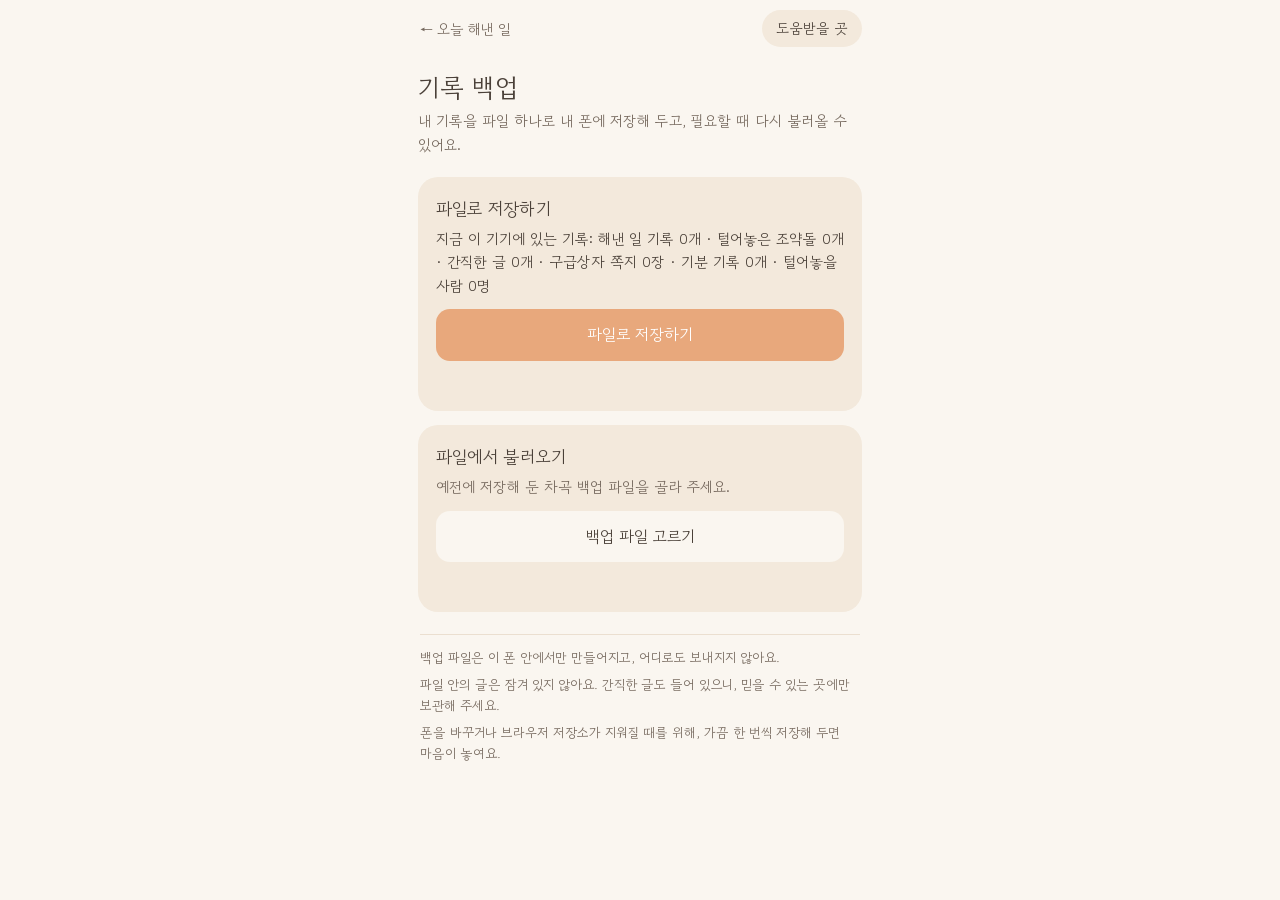
==== backup.html @ b9344a2a "털어놓을 수 있는 사람 목록 - people.html: 이름(별명)만 또는 번호까지, 고치기·빼기(한 번 물어봄) - 털어놓기를 마친 뒤·기분이 낮은 날 "이 사람에게 연락해 볼까" ====
<!doctype html>
<html lang="ko">
<head>
  <meta charset="utf-8" />
  <meta name="viewport" content="width=device-width, initial-scale=1, viewport-fit=cover" />
  <title>기록 백업 · 차곡</title>
  <!-- PWA: 폰 홈 화면에 설치하고, 인터넷이 끊겨도 열리게 -->
  <link rel="manifest" href="manifest.webmanifest" />
  <meta name="theme-color" content="#faf6f0" />
  <link rel="icon" href="icon.svg" type="image/svg+xml" />
  <link rel="apple-touch-icon" href="icons/apple-touch-icon.png" />
  <meta name="apple-mobile-web-app-capable" content="yes" />
  <meta name="mobile-web-app-capable" content="yes" />
  <meta name="apple-mobile-web-app-title" content="차곡" />
  <script>
    if ("serviceWorker" in navigator) {
      addEventListener("load", () => navigator.serviceWorker.register("sw.js").catch(() => {}));
    }
  </script>
  <link rel="stylesheet" href="theme.css" />
  <style>
    /* 색·글꼴은 theme.css에서 모든 화면이 함께 써요 */
    main { max-width: 480px; margin: 0 auto; padding: 14px 18px 60px; }
    .top {
      display: flex; justify-content: space-between; align-items: center; min-height: 36px;
      position: sticky; top: 0; z-index: 5; background: var(--bg);
      margin: -14px -18px 0; padding: 10px 18px 6px;
    }
    .link { color: var(--soft); font-size: 0.9rem; text-decoration: none; padding: 6px 2px; }
    .link:hover, .link:focus-visible { color: var(--text); }

    h1 { font-size: 1.6rem; margin: 14px 0 2px; }
    .sub { color: var(--soft); font-size: 0.92rem; margin: 0 0 20px; }

    .box { background: var(--card); border-radius: 20px; padding: 18px 18px 16px; margin: 0 0 14px; }
    .box h2 { font-size: 1.1rem; margin: 0 0 4px; }
    .box p { margin: 0 0 12px; font-size: 0.92rem; color: var(--soft); }
    .now { color: var(--text) !important; }

    .btn {
      display: block; width: 100%; font: inherit; font-size: 1rem; cursor: pointer; text-align: center;
      border: none; border-radius: 14px; padding: 13px 16px; white-space: nowrap;
      background: var(--accent); color: #fff; text-decoration: none;
    }
    .btn:active { transform: scale(0.98); }
    .btn.soft { background: var(--bg); color: var(--text); }
    .btn.quiet { background: none; color: var(--soft); }
    .row { display: flex; gap: 8px; margin-top: 12px; }
    .row .btn { flex: 1; }
    .row[hidden], [hidden] { display: none !important; }

    /* 파일을 고르는 칸은 숨기고, 버튼으로 열어요 */
    .file { position: absolute; width: 1px; height: 1px; opacity: 0; pointer-events: none; }

    .ask { background: var(--peach); border-radius: 16px; padding: 14px 16px; margin-top: 12px; }
    .ask p { color: var(--text); margin: 0 0 6px; }
    .ask .small { color: var(--accent-deep); font-size: 0.85rem; margin: 0; }
    .ask .first { margin-top: 10px; font-size: 0.85rem; }
    .ask .first button {
      font: inherit; border: none; background: none; color: var(--accent-deep); padding: 4px 0; cursor: pointer;
      text-decoration: underline; text-underline-offset: 3px;
    }

    .whisper { color: var(--accent-deep); font-size: 0.9rem; min-height: 1.5em; margin: 10px 2px 0; }
    .note { color: var(--soft); font-size: 0.82rem; margin: 22px 2px 0; border-top: 1px solid var(--line); padding-top: 12px; }
    .note p { margin: 0 0 6px; }
  </style>
</head>
<body>
  <main>
    <div class="top">
      <a class="link" href="index.html">← 오늘 해낸 일</a>
      <span data-help-slot></span>
    </div>

    <h1>기록 백업</h1>
    <p class="sub">내 기록을 파일 하나로 내 폰에 저장해 두고, 필요할 때 다시 불러올 수 있어요.</p>

    <section class="box">
      <h2>파일로 저장하기</h2>
      <p class="now" id="nowSummary"></p>
      <button class="btn" id="saveBtn" type="button">파일로 저장하기</button>
      <p class="whisper" id="saveMsg" role="status"></p>
    </section>

    <section class="box">
      <h2>파일에서 불러오기</h2>
      <p>예전에 저장해 둔 차곡 백업 파일을 골라 주세요.</p>
      <input class="file" id="fileInput" type="file" tabindex="-1" aria-hidden="true" />
      <button class="btn soft" id="pickBtn" type="button">백업 파일 고르기</button>

      <div class="ask" id="ask" hidden>
        <p id="askFile"></p>
        <p>불러오면 지금 이 기기의 기록이 <strong>이 파일의 내용으로 바뀌어요.</strong> 바꿀까요?</p>
        <p class="small" id="askNow"></p>
        <div class="first"><button id="saveFirst" type="button">지금 기록부터 파일로 저장해 둘래요</button></div>
        <div class="row">
          <button class="btn quiet" id="cancelBtn" type="button">그대로 둘래요</button>
          <button class="btn" id="loadBtn" type="button">불러오기</button>
        </div>
      </div>
      <p class="whisper" id="loadMsg" role="status"></p>
    </section>

    <div class="note">
      <p>백업 파일은 이 폰 안에서만 만들어지고, 어디로도 보내지지 않아요.</p>
      <p>파일 안의 글은 잠겨 있지 않아요. 간직한 글도 들어 있으니, 믿을 수 있는 곳에만 보관해 주세요.</p>
      <p>폰을 바꾸거나 브라우저 저장소가 지워질 때를 위해, 가끔 한 번씩 저장해 두면 마음이 놓여요.</p>
    </div>
  </main>

  <script src="help.js"></script>
  <script>
    // 백업: 이 기기 저장소(localStorage)의 기록을 파일 하나로 만들고, 그 파일로 다시 되돌려요.
    // 파일은 폰 안에서만 만들어지고 읽혀요. 서버로는 아무것도 보내지 않아요.
    const $ = (id) => document.getElementById(id);
    const KEYS = {
      done: "overcome.v1",       // 해낸 일: { items, records }
      vent: "overcome.vent.v1",  // 간직한 글: [{ id, text, at }]
      kit: "chagok.kit.v1",      // 구급상자 쪽지: [{ id, text, at }]
      vented: "chagok.vented.v1", // 털어놓은 조약돌: [{ id, at }] (글 내용 없음)
      mood: "chagok.mood.v1",     // 오늘 기분: [{ id, at, level }]
      people: "chagok.people.v1", // 털어놓을 수 있는 사람: [{ id, name, phone?, at }]
    };

    function readKey(key) {
      try { return JSON.parse(localStorage.getItem(key)); } catch (e) { return null; }
    }
    function current() {
      return { done: readKey(KEYS.done), vent: readKey(KEYS.vent), kit: readKey(KEYS.kit), vented: readKey(KEYS.vented), mood: readKey(KEYS.mood), people: readKey(KEYS.people) };
    }

    // 모양이 맞는지 확인: 이상한 파일이 기록을 망가뜨리지 않게
    const isEntryList = (v) => Array.isArray(v) && v.every((x) => x && typeof x.id === "string" && typeof x.text === "string");
    const isTimeList = (v) => Array.isArray(v) && v.every((x) => x && typeof x.id === "string" && typeof x.at === "string");
    const isDone = (v) => v && Array.isArray(v.items) && Array.isArray(v.records) &&
      v.items.every((x) => x && typeof x.id === "string" && typeof x.name === "string") &&
      v.records.every((x) => x && typeof x.id === "string" && typeof x.at === "string");
    function valid(data) {
      return data && typeof data === "object" &&
        (data.done == null || isDone(data.done)) &&
        (data.vent == null || isEntryList(data.vent)) &&
        (data.kit == null || isEntryList(data.kit)) &&
        (data.vented == null || isTimeList(data.vented)) &&
        (data.mood == null || (isTimeList(data.mood) && data.mood.every((m) => [1, 2, 3, 4].includes(m.level)))) &&
        (data.people == null || (Array.isArray(data.people) && data.people.every((x) =>
          x && typeof x.id === "string" && typeof x.name === "string" && (x.phone == null || typeof x.phone === "string"))));
    }

    function summary(d) {
      const n = (d.done && d.done.records ? d.done.records.length : 0);
      const v = (d.vent ? d.vent.length : 0);
      const k = (d.kit ? d.kit.length : 0);
      const t = (d.vented ? d.vented.length : 0);
      const m = (d.mood ? d.mood.length : 0);
      const pp = (d.people ? d.people.length : 0);
      return { n, v, k, t, m, pp, text: `해낸 일 기록 ${n}개 · 털어놓은 조약돌 ${t}개 · 간직한 글 ${v}개 · 구급상자 쪽지 ${k}장 · 기분 기록 ${m}개 · 털어놓을 사람 ${pp}명` };
    }
    const fmtDate = (iso) => new Date(iso).toLocaleDateString("ko-KR", { year: "numeric", month: "long", day: "numeric" });

    function showNow() {
      $("nowSummary").textContent = "지금 이 기기에 있는 기록: " + summary(current()).text;
    }

    // ── 저장하기 ──
    function makeFile() {
      const now = new Date();
      const backup = { app: "chagok", format: 1, savedAt: now.toISOString(), data: current() };
      const p = (x) => String(x).padStart(2, "0");
      const name = `chagok-backup-${now.getFullYear()}-${p(now.getMonth() + 1)}-${p(now.getDate())}.json`;
      return new File([JSON.stringify(backup, null, 1)], name, { type: "application/json" });
    }

    async function saveBackup(msgEl) {
      const file = makeFile();
      // 아이폰(Safari·홈 화면 앱): 공유 창이 열려요 → "파일에 저장"을 고르면 돼요
      if (navigator.canShare && navigator.canShare({ files: [file] })) {
        try {
          await navigator.share({ files: [file] });
          msgEl.textContent = "저장할 곳을 골랐다면, 백업이 끝났어요.";
        } catch (e) {
          if (e && e.name === "AbortError") msgEl.textContent = "저장하지 않고 닫았어요. 괜찮아요.";
          else downloadFile(file, msgEl);
        }
        return;
      }
      downloadFile(file, msgEl);
    }
    // 공유 창이 없는 브라우저(컴퓨터 등): 바로 내려받아요
    function downloadFile(file, msgEl) {
      const url = URL.createObjectURL(file);
      const a = document.createElement("a");
      a.href = url;
      a.download = file.name;
      document.body.appendChild(a);
      a.click();
      a.remove();
      setTimeout(() => URL.revokeObjectURL(url), 10000);
      msgEl.textContent = `"${file.name}" 파일로 저장했어요.`;
    }
    $("saveBtn").addEventListener("click", () => saveBackup($("saveMsg")));

    // ── 불러오기 ──
    let pending = null;   // 고른 파일의 내용 (아직 쓰지 않음)

    $("pickBtn").addEventListener("click", () => { $("fileInput").value = ""; $("fileInput").click(); });
    $("fileInput").addEventListener("change", async () => {
      const f = $("fileInput").files[0];
      if (!f) return;
      $("loadMsg").textContent = "";
      hideAsk();
      let parsed = null;
      try { parsed = JSON.parse(await f.text()); } catch (e) {}
      if (!parsed || parsed.app !== "chagok" || !valid(parsed.data)) {
        $("loadMsg").textContent = "차곡 백업 파일이 아닌 것 같아요. 다른 파일을 골라 주세요.";
        return;
      }
      pending = parsed;
      const s = summary(parsed.data);
      $("askFile").textContent =
        (parsed.savedAt ? fmtDate(parsed.savedAt) + "에 저장한 파일이에요. " : "") + "파일에 든 기록: " + s.text;
      $("askNow").textContent = "지금 이 기기: " + summary(current()).text;
      $("ask").hidden = false;
      $("pickBtn").hidden = true;
      $("cancelBtn").focus();
    });

    function hideAsk() {
      pending = null;
      $("ask").hidden = true;
      $("pickBtn").hidden = false;
    }
    $("cancelBtn").addEventListener("click", () => {
      hideAsk();
      $("loadMsg").textContent = "지금 기록을 그대로 두었어요.";
    });
    $("saveFirst").addEventListener("click", () => saveBackup($("loadMsg")));

    $("loadBtn").addEventListener("click", () => {
      if (!pending) return;
      const data = pending.data;
      const before = current();   // 혹시 쓰다가 실패하면 되돌리려고
      try {
        for (const [part, key] of Object.entries(KEYS)) {
          if (data[part] == null) localStorage.removeItem(key);
          else localStorage.setItem(key, JSON.stringify(data[part]));
        }
      } catch (e) {
        for (const [part, key] of Object.entries(KEYS)) {
          try {
            if (before[part] == null) localStorage.removeItem(key);
            else localStorage.setItem(key, JSON.stringify(before[part]));
          } catch (e2) {}
        }
        hideAsk();
        $("loadMsg").textContent = "불러오지 못했어요. 지금 기록은 그대로예요.";
        return;
      }
      hideAsk();
      showNow();
      $("loadMsg").textContent = "다시 불러왔어요. 예전의 내가 쌓은 것들이 돌아왔어요.";
    });

    showNow();
  </script>
</body>
</html>
---- theme.css ----
/* 차곡의 공통 디자인: 모든 화면이 이 파일 하나를 함께 써요.
   색이나 글꼴을 바꾸고 싶으면 여기만 고치면 모든 화면이 같이 바뀌어요. */

/* 고운돋움 (SIL Open Font License, fonts/OFL.txt)
   한글 11,172자·영문·숫자·문장부호만 남겨 가볍게 줄인 파일이에요. 기기에 보관돼서 인터넷 없이도 보여요. */
@font-face {
  font-family: "Gowun Dodum";
  src: url("fonts/GowunDodum-Regular.woff2") format("woff2");
  font-weight: 400;
  font-style: normal;
  font-display: swap;
}

:root {
  /* 바탕 */
  --bg: #faf6f0;          /* 크림 */
  --card: #f3e9dc;        /* 크림보다 살짝 진한 바탕: 버튼·입력칸·카드 */
  --card-press: #ecdecc;  /* 누르고 있을 때 */
  --line: #ebdfd0;        /* 아주 옅은 구분선 */

  /* 글자 */
  --text: #4a4038;
  --soft: #75685d;        /* 보조 글자: 크림 위에서도 잘 읽히는 진하기 */
  --faint: #b2a497;       /* 아주 조용한 힌트 */

  /* 살구·복숭아 (조약돌 색) */
  --accent: #e8a87c;
  --accent-deep: #b4693e; /* 살구 바탕 위 글자 */
  --accent-soft: #fbe8da;
  --peach: #f6d8c2;       /* 해낸 항목 바탕 */
  --pebble-1: #e09a6b;
  --pebble-2: #e8a87c;
  --pebble-3: #eeb48c;
  --pebble-4: #f2c4a0;

  --radius: 16px;
  --font: "Gowun Dodum", -apple-system, BlinkMacSystemFont, "Apple SD Gothic Neo", "Noto Sans KR", sans-serif;
}

* { box-sizing: border-box; }

body {
  margin: 0;
  background: var(--bg);
  color: var(--text);
  font-family: var(--font);
  line-height: 1.6;
  -webkit-tap-highlight-color: transparent;
  -webkit-font-smoothing: antialiased;
  /* 한국어가 낱말 중간에서 끊기지 않게 (아주 긴 낱말만 필요할 때 끊어요) */
  word-break: keep-all;
  overflow-wrap: break-word;
}
button, input, textarea, select { font-family: inherit; }

/* 고운돋움은 굵은 글꼴이 따로 없어요. 억지로 굵게 만들지 않고, 크기로 제목을 구분해요. */
h1, h2, h3, strong, b { font-weight: 400; }
h1 { letter-spacing: -0.01em; }
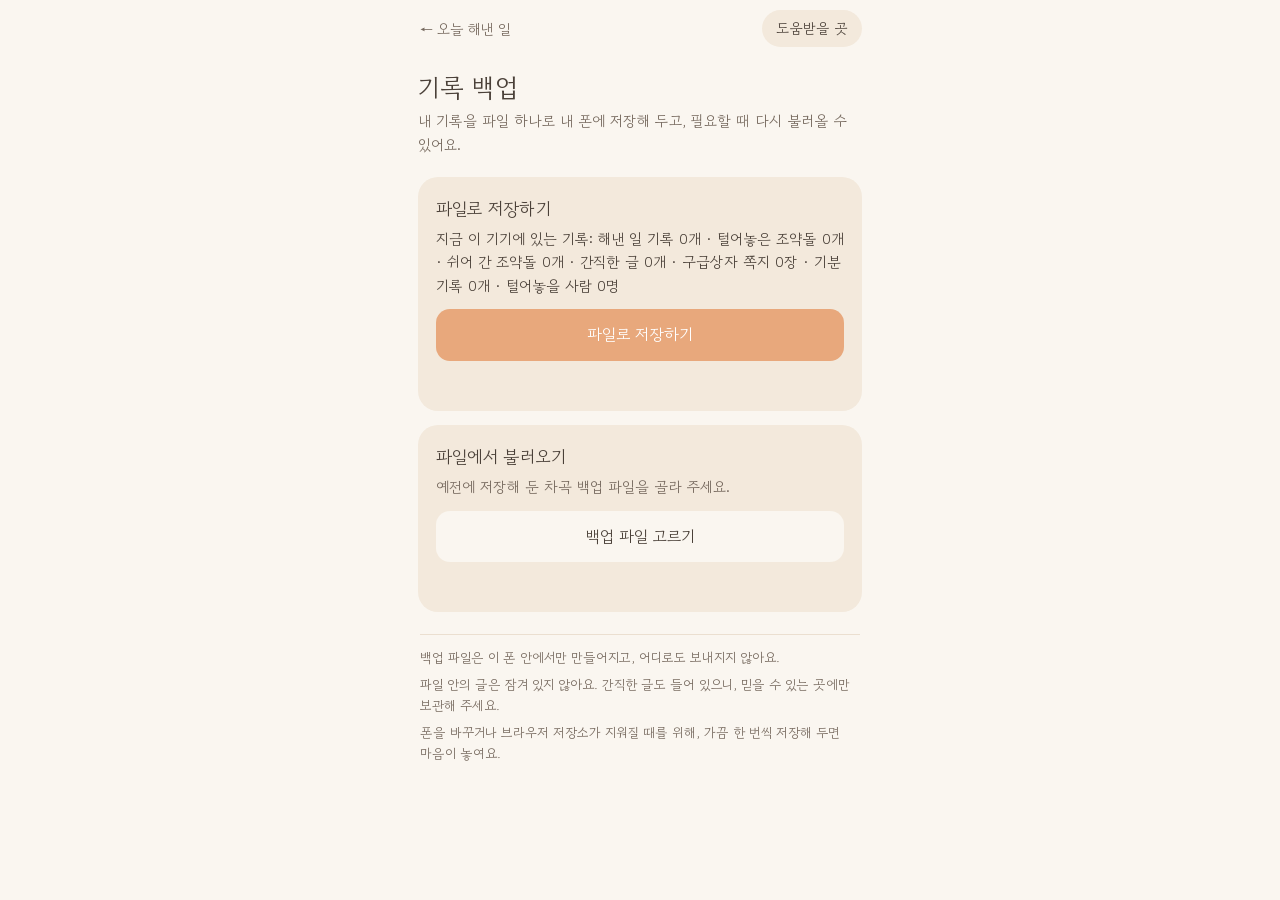
==== commit 342bf57e: "흐려요와 비가 와요를 다르게 - 흐려요: 구급상자 쪽지 → 조금만 움직이면 되는 일 하나 → 털어놓기(가볍게) - 비가 와요: 쉬어도 된다는 말과 "오늘은 쉬어 가기로 했어요" 버" ====
--- a/backup.html
+++ b/backup.html
@@ -17,6 +17,8 @@
       addEventListener("load", () => navigator.serviceWorker.register("sw.js").catch(() => {}));
     }
   </script>
+  <!-- 글꼴을 미리 불러와서, 기본 글씨체가 잠깐 보였다 바뀌는 깜빡임을 막아요 -->
+  <link rel="preload" href="fonts/GowunDodum-Regular.woff2" as="font" type="font/woff2" crossorigin />
   <link rel="stylesheet" href="theme.css" />
   <style>
     /* 색·글꼴은 theme.css에서 모든 화면이 함께 써요 */
@@ -121,13 +123,14 @@
       vented: "chagok.vented.v1", // 털어놓은 조약돌: [{ id, at }] (글 내용 없음)
       mood: "chagok.mood.v1",     // 오늘 기분: [{ id, at, level }]
       people: "chagok.people.v1", // 털어놓을 수 있는 사람: [{ id, name, phone?, at }]
+      rest: "chagok.rest.v1",     // 쉬어 가기로 한 날: [{ id, at }] (내용 없음)
     };
 
     function readKey(key) {
       try { return JSON.parse(localStorage.getItem(key)); } catch (e) { return null; }
     }
     function current() {
-      return { done: readKey(KEYS.done), vent: readKey(KEYS.vent), kit: readKey(KEYS.kit), vented: readKey(KEYS.vented), mood: readKey(KEYS.mood), people: readKey(KEYS.people) };
+      return { done: readKey(KEYS.done), vent: readKey(KEYS.vent), kit: readKey(KEYS.kit), vented: readKey(KEYS.vented), mood: readKey(KEYS.mood), people: readKey(KEYS.people), rest: readKey(KEYS.rest) };
     }
 
     // 모양이 맞는지 확인: 이상한 파일이 기록을 망가뜨리지 않게
@@ -143,6 +146,7 @@
         (data.kit == null || isEntryList(data.kit)) &&
         (data.vented == null || isTimeList(data.vented)) &&
         (data.mood == null || (isTimeList(data.mood) && data.mood.every((m) => [1, 2, 3, 4].includes(m.level)))) &&
+        (data.rest == null || isTimeList(data.rest)) &&
         (data.people == null || (Array.isArray(data.people) && data.people.every((x) =>
           x && typeof x.id === "string" && typeof x.name === "string" && (x.phone == null || typeof x.phone === "string"))));
     }
@@ -154,7 +158,8 @@
       const t = (d.vented ? d.vented.length : 0);
       const m = (d.mood ? d.mood.length : 0);
       const pp = (d.people ? d.people.length : 0);
-      return { n, v, k, t, m, pp, text: `해낸 일 기록 ${n}개 · 털어놓은 조약돌 ${t}개 · 간직한 글 ${v}개 · 구급상자 쪽지 ${k}장 · 기분 기록 ${m}개 · 털어놓을 사람 ${pp}명` };
+      const r = (d.rest ? d.rest.length : 0);
+      return { n, v, k, t, m, pp, r, text: `해낸 일 기록 ${n}개 · 털어놓은 조약돌 ${t}개 · 쉬어 간 조약돌 ${r}개 · 간직한 글 ${v}개 · 구급상자 쪽지 ${k}장 · 기분 기록 ${m}개 · 털어놓을 사람 ${pp}명` };
     }
     const fmtDate = (iso) => new Date(iso).toLocaleDateString("ko-KR", { year: "numeric", month: "long", day: "numeric" });
 
--- a/theme.css
+++ b/theme.css
@@ -8,7 +8,9 @@
   src: url("fonts/GowunDodum-Regular.woff2") format("woff2");
   font-weight: 400;
   font-style: normal;
-  font-display: swap;
+  /* block: 글꼴이 준비될 때까지 아주 잠깐 기다렸다가 보여 줘요. 기본 글씨체로 먼저 그렸다 바꾸지 않아요.
+     (글꼴은 기기에 보관돼 있어서 기다림은 거의 느껴지지 않아요) */
+  font-display: block;
 }
 
 :root {
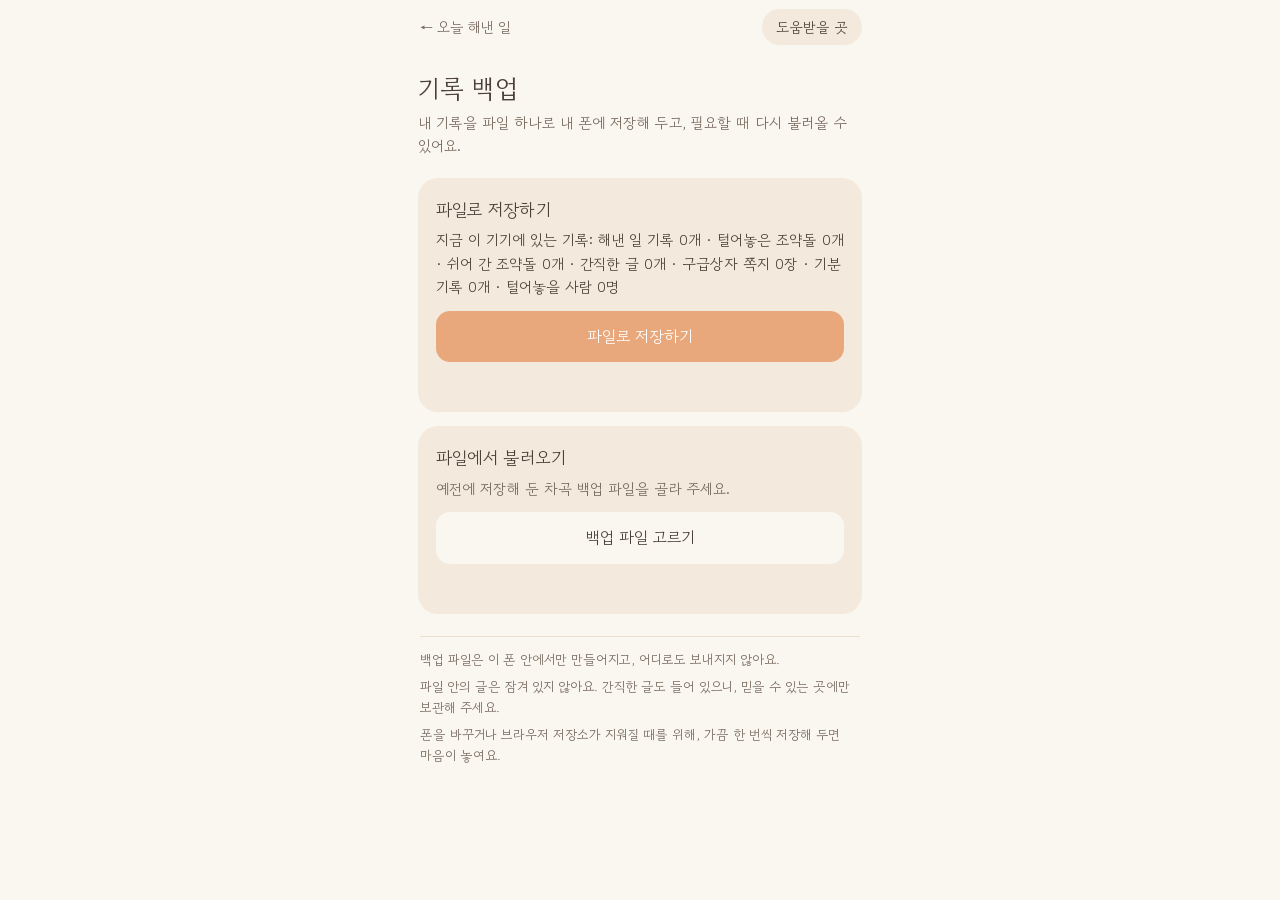
==== commit 0dbcd2ac: "위쪽 줄을 sticky 대신 fixed로 - theme.css .fixed-bar: 화면 위 고정, 상태 표시줄(safe-area) 아래, 내용과 같은 선에 맞춤 - 모든 화면(홈" ====
--- a/backup.html
+++ b/backup.html
@@ -22,11 +22,10 @@
   <link rel="stylesheet" href="theme.css" />
   <style>
     /* 색·글꼴은 theme.css에서 모든 화면이 함께 써요 */
-    main { max-width: 480px; margin: 0 auto; padding: 14px 18px 60px; }
+    main { max-width: 480px; margin: 0 auto; padding: calc(var(--bar-h) + env(safe-area-inset-top)) 18px 60px; }
     .top {
       display: flex; justify-content: space-between; align-items: center; min-height: 36px;
-      position: sticky; top: 0; z-index: 5; background: var(--bg);
-      margin: -14px -18px 0; padding: 10px 18px 6px;
+      /* 화면 위에 고정 (theme.css의 .fixed-bar) */
     }
     .link { color: var(--soft); font-size: 0.9rem; text-decoration: none; padding: 6px 2px; }
     .link:hover, .link:focus-visible { color: var(--text); }
@@ -70,8 +69,8 @@
 </head>
 <body>
   <main>
-    <div class="top">
-      <a class="link" href="index.html">← 오늘 해낸 일</a>
+    <div class="top fixed-bar">
+      <a class="link" href="index.html" data-back>← 오늘 해낸 일</a>
       <span data-help-slot></span>
     </div>
 
@@ -112,6 +111,7 @@
   </main>
 
   <script src="help.js"></script>
+  <script src="nav.js"></script>
   <script>
     // 백업: 이 기기 저장소(localStorage)의 기록을 파일 하나로 만들고, 그 파일로 다시 되돌려요.
     // 파일은 폰 안에서만 만들어지고 읽혀요. 서버로는 아무것도 보내지 않아요.
--- a/theme.css
+++ b/theme.css
@@ -41,6 +41,22 @@
 
 * { box-sizing: border-box; }
 
+/* 화면 위쪽에 붙어 있는 줄(← 돌아가기 · 도움받을 곳)
+   position: fixed로 화면 위에 고정해요. (sticky는 아이폰에서 뒤로 돌아올 때 잠깐 사라지는 일이 있어서)
+   --bar-h: 줄의 높이, --page-w: 화면 내용의 최대 너비 (줄 안의 글자를 내용과 같은 선에 맞추려고) */
+:root { --bar-h: 54px; --page-w: 480px; }
+.fixed-bar {
+  position: fixed; top: 0; left: 0; right: 0; z-index: 20;
+  background: var(--bg);
+  height: calc(var(--bar-h) + env(safe-area-inset-top));
+  padding-top: env(safe-area-inset-top);   /* 아이폰 상태 표시줄 밑으로 들어가지 않게 */
+  padding-left: max(18px, calc(50% - var(--page-w) / 2 + 18px), env(safe-area-inset-left));
+  padding-right: max(18px, calc(50% - var(--page-w) / 2 + 18px), env(safe-area-inset-right));
+  transform: translateZ(0);                /* 따로 그려 두어서, 다시 그릴 때 빠지지 않게 */
+}
+/* 고정된 줄만큼 내용 위쪽에 여백 (입력칸으로 스크롤될 때도 줄 밑에 가려지지 않게) */
+html { scroll-padding-top: calc(var(--bar-h) + env(safe-area-inset-top) + 8px); }
+
 body {
   margin: 0;
   background: var(--bg);
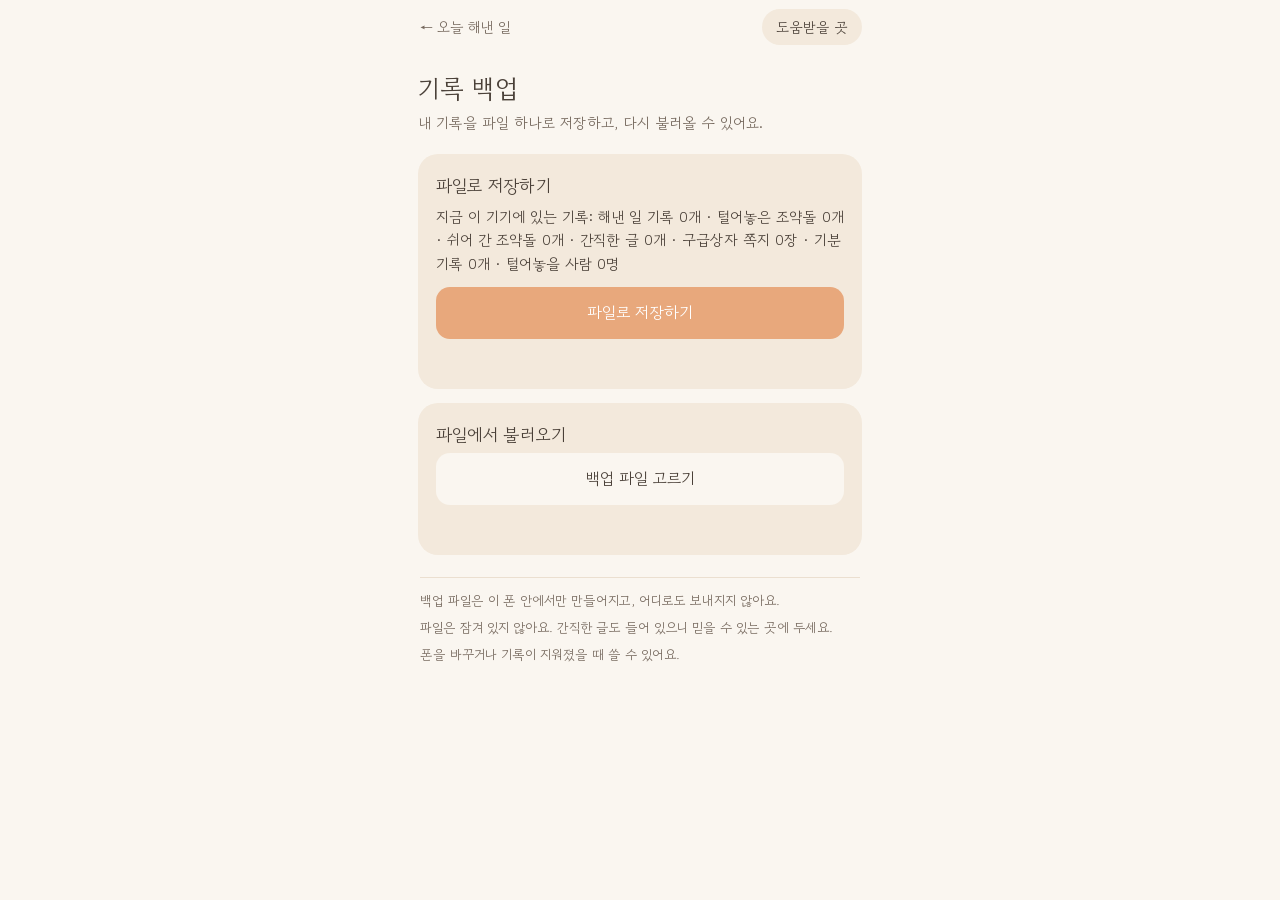
==== commit 9645b085: "안내 문장을 짧게: 없어도 되는 말은 빼고 3초 안에 읽히게 Co-Authored-By: Claude Opus 5.5 <noreply@anthropic.com>" ====
--- a/backup.html
+++ b/backup.html
@@ -75,7 +75,7 @@
     </div>
 
     <h1>기록 백업</h1>
-    <p class="sub">내 기록을 파일 하나로 내 폰에 저장해 두고, 필요할 때 다시 불러올 수 있어요.</p>
+    <p class="sub">내 기록을 파일 하나로 저장하고, 다시 불러올 수 있어요.</p>
 
     <section class="box">
       <h2>파일로 저장하기</h2>
@@ -86,7 +86,6 @@
 
     <section class="box">
       <h2>파일에서 불러오기</h2>
-      <p>예전에 저장해 둔 차곡 백업 파일을 골라 주세요.</p>
       <input class="file" id="fileInput" type="file" tabindex="-1" aria-hidden="true" />
       <button class="btn soft" id="pickBtn" type="button">백업 파일 고르기</button>
 
@@ -105,8 +104,8 @@
 
     <div class="note">
       <p>백업 파일은 이 폰 안에서만 만들어지고, 어디로도 보내지지 않아요.</p>
-      <p>파일 안의 글은 잠겨 있지 않아요. 간직한 글도 들어 있으니, 믿을 수 있는 곳에만 보관해 주세요.</p>
-      <p>폰을 바꾸거나 브라우저 저장소가 지워질 때를 위해, 가끔 한 번씩 저장해 두면 마음이 놓여요.</p>
+      <p>파일은 잠겨 있지 않아요. 간직한 글도 들어 있으니 믿을 수 있는 곳에 두세요.</p>
+      <p>폰을 바꾸거나 기록이 지워졌을 때 쓸 수 있어요.</p>
     </div>
   </main>
 
@@ -184,7 +183,7 @@
           await navigator.share({ files: [file] });
           msgEl.textContent = "저장할 곳을 골랐다면, 백업이 끝났어요.";
         } catch (e) {
-          if (e && e.name === "AbortError") msgEl.textContent = "저장하지 않고 닫았어요. 괜찮아요.";
+          if (e && e.name === "AbortError") msgEl.textContent = "저장하지 않고 닫았어요.";
           else downloadFile(file, msgEl);
         }
         return;
@@ -217,7 +216,7 @@
       let parsed = null;
       try { parsed = JSON.parse(await f.text()); } catch (e) {}
       if (!parsed || parsed.app !== "chagok" || !valid(parsed.data)) {
-        $("loadMsg").textContent = "차곡 백업 파일이 아닌 것 같아요. 다른 파일을 골라 주세요.";
+        $("loadMsg").textContent = "차곡 백업 파일이 아닌 것 같아요.";
         return;
       }
       pending = parsed;
@@ -263,7 +262,7 @@
       }
       hideAsk();
       showNow();
-      $("loadMsg").textContent = "다시 불러왔어요. 예전의 내가 쌓은 것들이 돌아왔어요.";
+      $("loadMsg").textContent = "불러왔어요. 쌓아 둔 기록이 돌아왔어요.";
     });
 
     showNow();
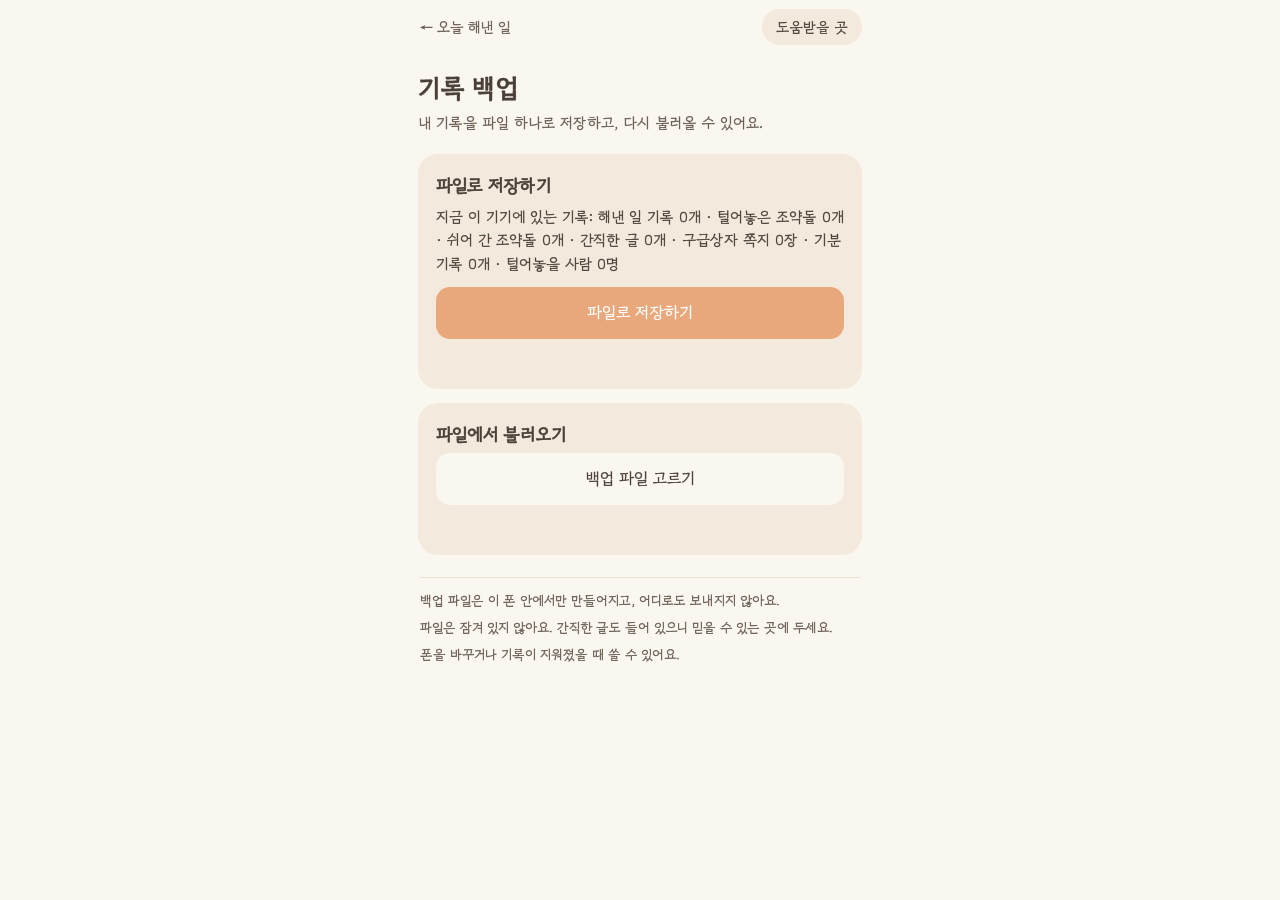
==== commit 96fa83ab: "글씨를 또렷하게: 획 살짝 두껍게, 제목·항목 굵게, 대비 높이고 테두리 두께는 한 곳에서 Co-Authored-By: Claude Opus 5.5 <noreply@anthropi" ====
--- a/backup.html
+++ b/backup.html
@@ -63,7 +63,7 @@
     }
 
     .whisper { color: var(--accent-deep); font-size: 0.9rem; min-height: 1.5em; margin: 10px 2px 0; }
-    .note { color: var(--soft); font-size: 0.82rem; margin: 22px 2px 0; border-top: 1px solid var(--line); padding-top: 12px; }
+    .note { color: var(--soft); font-size: 0.82rem; margin: 22px 2px 0; border-top: var(--border) solid var(--line); padding-top: 12px; }
     .note p { margin: 0 0 6px; }
   </style>
 </head>
--- a/theme.css
+++ b/theme.css
@@ -22,12 +22,12 @@
 
   /* 글자 */
   --text: #4a4038;
-  --soft: #75685d;        /* 보조 글자: 크림 위에서도 잘 읽히는 진하기 */
-  --faint: #b2a497;       /* 아주 조용한 힌트 */
+  --soft: #685b50;        /* 보조 글자: 어느 바탕 위에서도 대비 4.5:1 이상 (가장 낮은 복숭아 바탕에서 4.85) */
+  --faint: #8f8174;       /* 입력칸 안내 같은 조용한 힌트: 크림·카드 바탕에서 대비 3:1 이상 */
 
   /* 살구·복숭아 (조약돌 색) */
   --accent: #e8a87c;
-  --accent-deep: #b4693e; /* 살구 바탕 위 글자 */
+  --accent-deep: #8f4c26; /* "내가 해냈다" 같은 살구색 글자: 어느 바탕 위에서도 대비 4.5:1 이상 */
   --accent-soft: #fbe8da;
   --peach: #f6d8c2;       /* 해낸 항목 바탕 */
   --pebble-1: #e09a6b;
@@ -36,6 +36,12 @@
   --pebble-4: #f2c4a0;
 
   --radius: 16px;
+
+  /* 테두리 두께: 이 숫자 하나만 바꾸면 모든 화면의 선이 함께 바뀌어요.
+     구분선은 이 두께 그대로, 입력칸은 1.5배, 초점 표시·돌아보기 바닥선은 2배예요. */
+  --border: 1px;
+  --border-field: calc(var(--border) * 1.5);
+  --border-strong: calc(var(--border) * 2);
   --font: "Gowun Dodum", -apple-system, BlinkMacSystemFont, "Apple SD Gothic Neo", "Noto Sans KR", sans-serif;
 }
 
@@ -65,12 +71,15 @@
   line-height: 1.6;
   -webkit-tap-highlight-color: transparent;
   -webkit-font-smoothing: antialiased;
+  /* 획을 아주 살짝 두껍게: 기운 없는 날에도 글씨가 흐리게 보이지 않도록 */
+  -webkit-text-stroke: 0.35px;
   /* 한국어가 낱말 중간에서 끊기지 않게 (아주 긴 낱말만 필요할 때 끊어요) */
   word-break: keep-all;
   overflow-wrap: break-word;
 }
 button, input, textarea, select { font-family: inherit; }
 
-/* 고운돋움은 굵은 글꼴이 따로 없어요. 억지로 굵게 만들지 않고, 크기로 제목을 구분해요. */
-h1, h2, h3, strong, b { font-weight: 400; }
+/* 중요한 글씨는 굵게: 제목, 해낸 항목 이름
+   (고운돋움은 굵은 글꼴 파일이 따로 없어서, 브라우저가 획을 두껍게 그려 줘요) */
+h1, h2, h3, strong, b { font-weight: 700; }
 h1 { letter-spacing: -0.01em; }
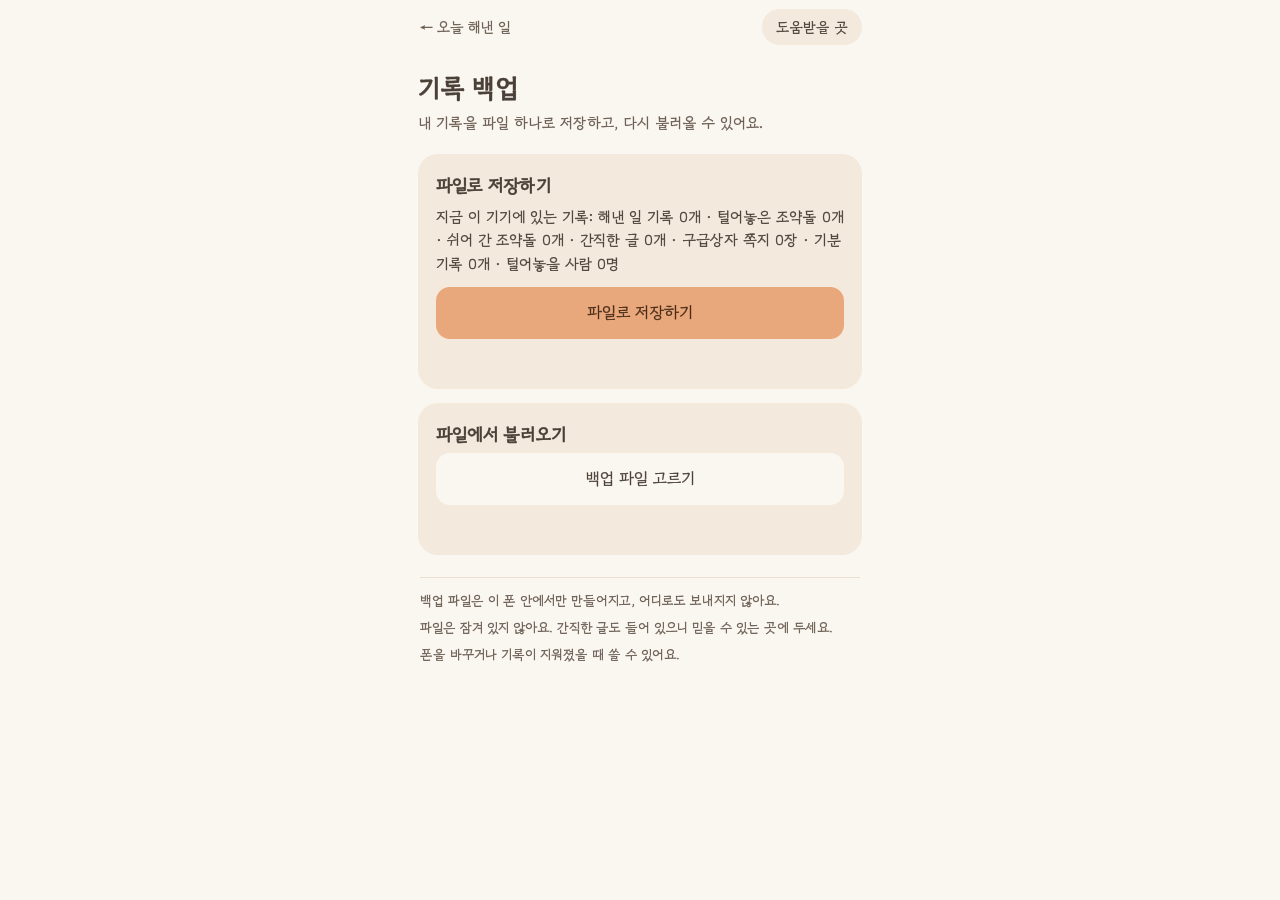
==== commit a7c4c7de: "살구 버튼 글씨를 흰색 대신 진한 밤색으로 (대비 6.2:1) Co-Authored-By: Claude Opus 5.5 <noreply@anthropic.com>" ====
--- a/backup.html
+++ b/backup.html
@@ -41,7 +41,7 @@
     .btn {
       display: block; width: 100%; font: inherit; font-size: 1rem; cursor: pointer; text-align: center;
       border: none; border-radius: 14px; padding: 13px 16px; white-space: nowrap;
-      background: var(--accent); color: #fff; text-decoration: none;
+      background: var(--accent); color: var(--on-accent); text-decoration: none;
     }
     .btn:active { transform: scale(0.98); }
     .btn.soft { background: var(--bg); color: var(--text); }
--- a/theme.css
+++ b/theme.css
@@ -28,6 +28,7 @@
   /* 살구·복숭아 (조약돌 색) */
   --accent: #e8a87c;
   --accent-deep: #8f4c26; /* "내가 해냈다" 같은 살구색 글자: 어느 바탕 위에서도 대비 4.5:1 이상 */
+  --on-accent: #4a2c18;   /* 살구 버튼 위 글자: 진한 밤색, 대비 6.2:1 (흰 글씨는 2:1밖에 안 돼서) */
   --accent-soft: #fbe8da;
   --peach: #f6d8c2;       /* 해낸 항목 바탕 */
   --pebble-1: #e09a6b;
